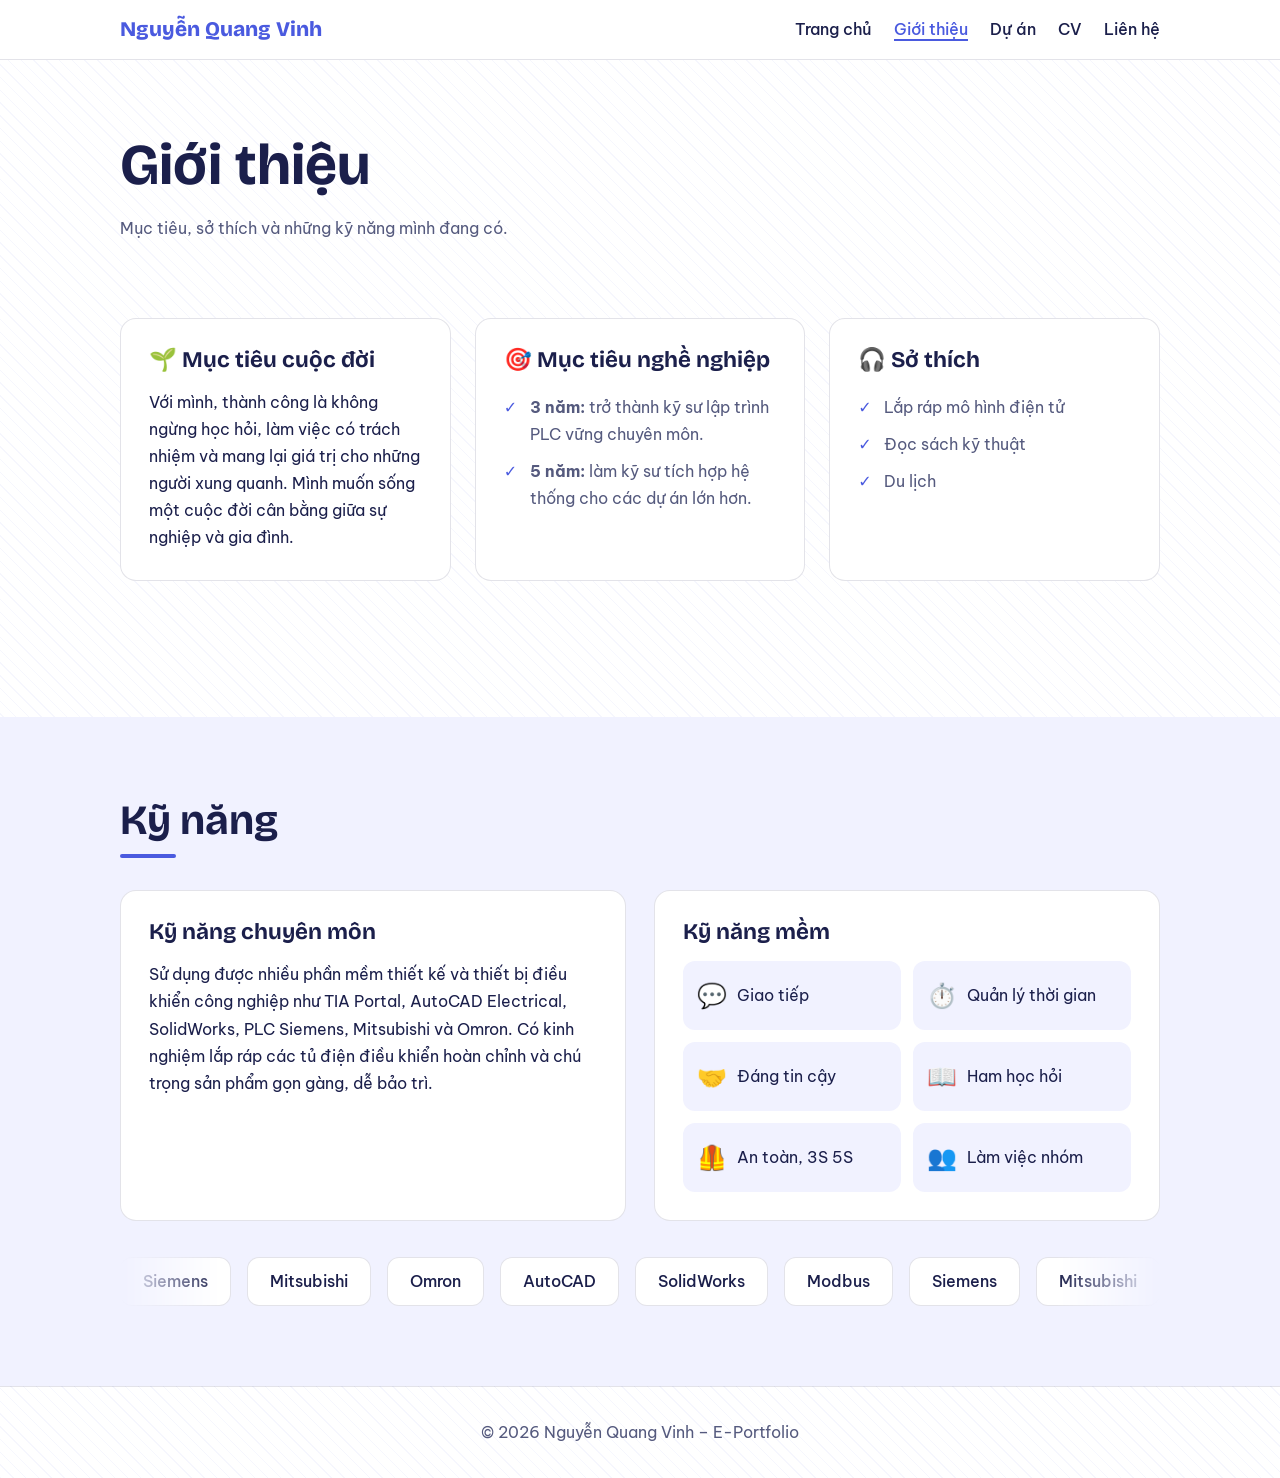
==== about.html @ e5f7f978 "Upload website without large video" ====
<!DOCTYPE html>
<html lang="vi">
<head>
  <meta charset="UTF-8">
  <meta name="viewport" content="width=device-width, initial-scale=1">
  <title>Giới thiệu – Nguyễn Quang Vinh</title>
  <link rel="icon" href="assets/favicon.svg">
  <link rel="preconnect" href="https://fonts.googleapis.com">
  <link rel="preconnect" href="https://fonts.gstatic.com" crossorigin>
  <link href="https://fonts.googleapis.com/css2?family=Be+Vietnam+Pro:wght@400;500;700&family=Bricolage+Grotesque:wght@700;800&display=swap" rel="stylesheet">
  <link rel="stylesheet" href="css/main.css">
</head>
<body>
  <div class="navbar">
    <nav class="container nav" aria-label="Menu chính">
      <a class="logo" href="index.html">Nguyễn Quang Vinh</a>
      <ul class="menu">
        <li><a href="index.html" >Trang chủ</a></li>
        <li><a href="about.html" aria-current="page">Giới thiệu</a></li>
        <li><a href="projects.html" >Dự án</a></li>
        <li><a href="cv.html" >CV</a></li>
        <li><a href="contact.html" >Liên hệ</a></li>
      </ul>
    </nav>
  </div>
  <main>
    <div class="container page-head"><h1>Giới thiệu</h1><p class="lead">Mục tiêu, sở thích và những kỹ năng mình đang có.</p></div>

    <section class="container" style="padding-top:24px">
      <div class="cards">
        <div class="panel"><h3>🌱 Mục tiêu cuộc đời</h3><p>Với mình, thành công là không ngừng học hỏi, làm việc có trách nhiệm và mang lại giá trị cho những người xung quanh. Mình muốn sống một cuộc đời cân bằng giữa sự nghiệp và gia đình.</p></div>
        <div class="panel"><h3>🎯 Mục tiêu nghề nghiệp</h3><ul class="checks"><li><b>3 năm:</b> trở thành kỹ sư lập trình PLC vững chuyên môn.</li><li><b>5 năm:</b> làm kỹ sư tích hợp hệ thống cho các dự án lớn hơn.</li></ul></div>
        <div class="panel"><h3>🎧 Sở thích</h3><ul class="checks"><li>Lắp ráp mô hình điện tử</li><li>Đọc sách kỹ thuật</li><li>Du lịch</li></ul></div>
      </div>
    </section>

    <section class="alt" style="margin-top:56px"><div class="container">
      <h2>Kỹ năng</h2>
      <div class="skills-grid">
        <div class="panel"><h3>Kỹ năng chuyên môn</h3>
          <p>Sử dụng được nhiều phần mềm thiết kế và thiết bị điều khiển công nghiệp như TIA Portal, AutoCAD Electrical, SolidWorks, PLC Siemens, Mitsubishi và Omron. Có kinh nghiệm lắp ráp các tủ điện điều khiển hoàn chỉnh và chú trọng sản phẩm gọn gàng, dễ bảo trì.</p>
        </div>
        <div class="panel"><h3>Kỹ năng mềm</h3>
          <ul class="soft">
            <li><span>💬</span>Giao tiếp</li><li><span>⏱️</span>Quản lý thời gian</li><li><span>🤝</span>Đáng tin cậy</li>
            <li><span>📖</span>Ham học hỏi</li><li><span>🦺</span>An toàn, 3S 5S</li><li><span>👥</span>Làm việc nhóm</li>
          </ul>
        </div>
      </div>
      <div class="marquee" aria-label="Công cụ sử dụng"><ul class="track">
        <li class="tool">Siemens</li><li class="tool">Mitsubishi</li><li class="tool">Omron</li><li class="tool">AutoCAD</li><li class="tool">SolidWorks</li><li class="tool">Modbus</li>
        <li class="tool" aria-hidden="true">Siemens</li><li class="tool" aria-hidden="true">Mitsubishi</li><li class="tool" aria-hidden="true">Omron</li><li class="tool" aria-hidden="true">AutoCAD</li><li class="tool" aria-hidden="true">SolidWorks</li><li class="tool" aria-hidden="true">Modbus</li>
      </ul></div>
    </div></section>
  </main>
  <footer><p>© 2026 Nguyễn Quang Vinh – E-Portfolio</p></footer>
</body>
</html>
---- css/main.css ----
/* main.css – nạp các file CSS theo thứ tự: màu → dùng chung → từng trang */
@import "theme.css";
@import "base.css";
@import "home.css";
@import "about.css";
@import "projects.css";
@import "cv.css";
@import "contact.css";
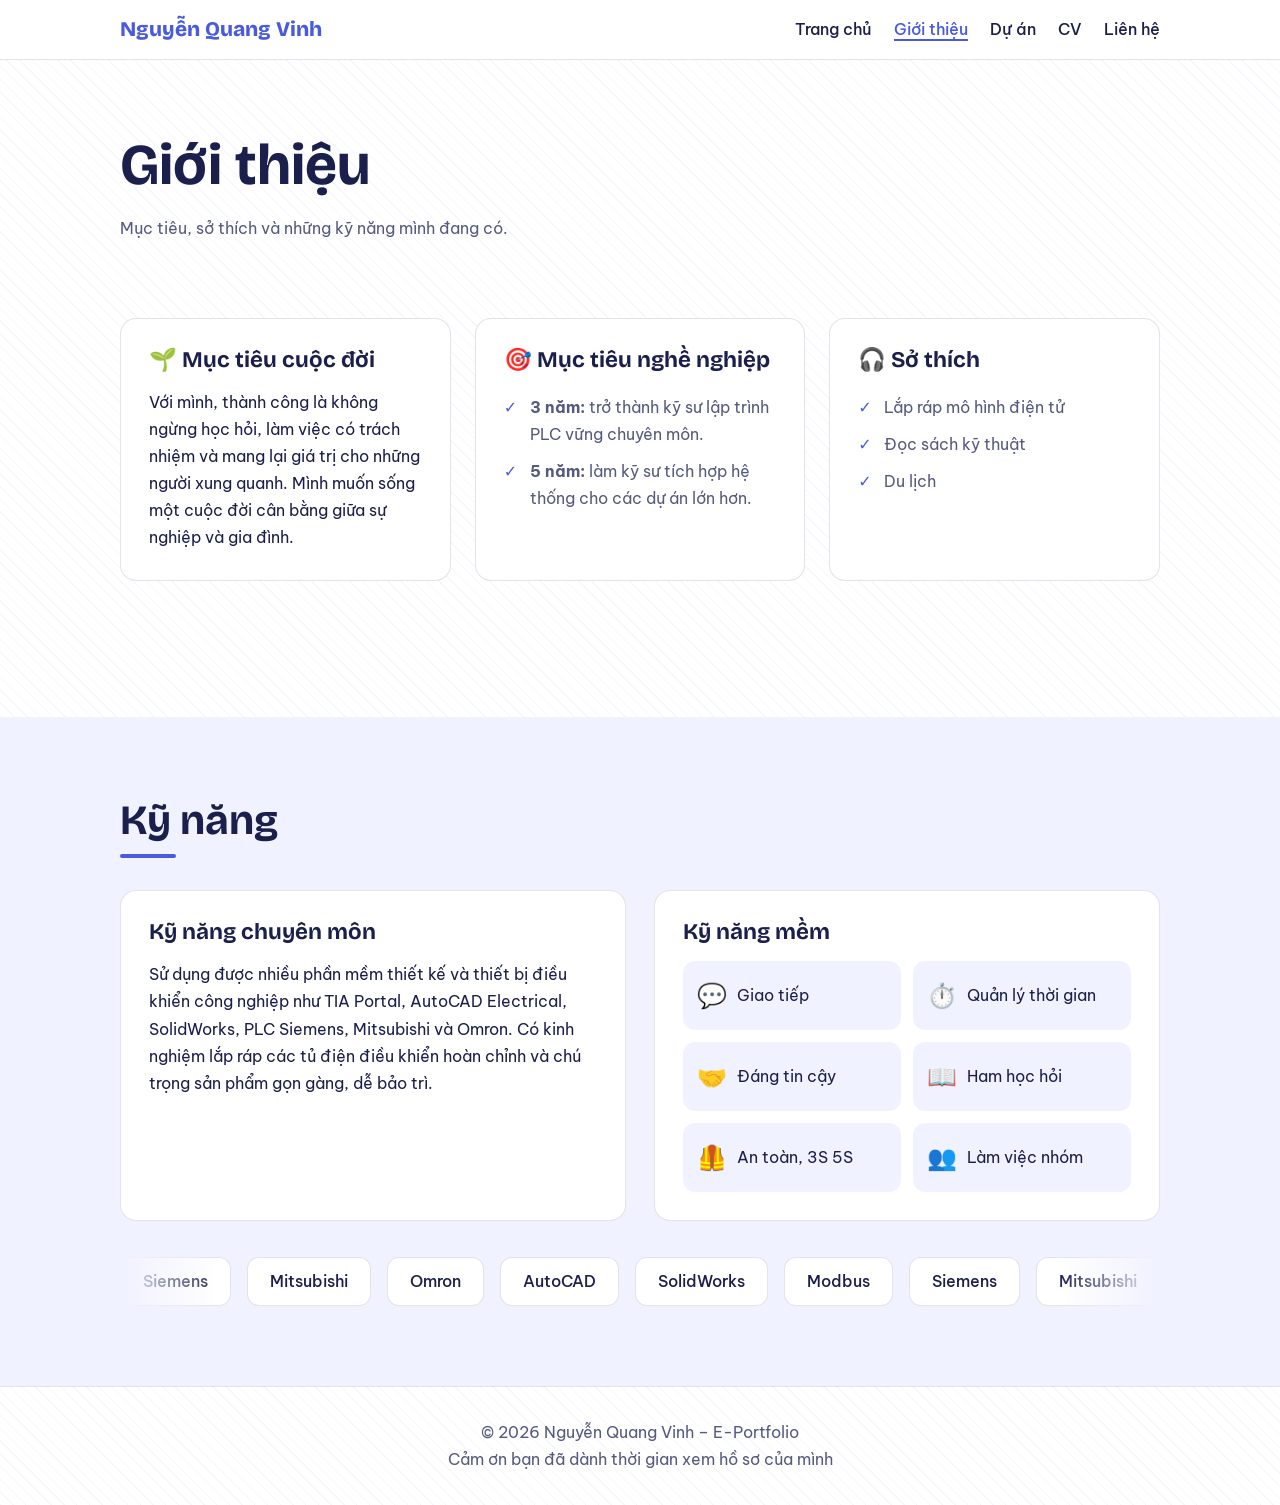
==== commit d02ad14a: "Update website" ====
--- a/about.html
+++ b/about.html
@@ -53,6 +53,6 @@
       </ul></div>
     </div></section>
   </main>
-  <footer><p>© 2026 Nguyễn Quang Vinh – E-Portfolio</p></footer>
+  <footer><p>© 2026 Nguyễn Quang Vinh – E-Portfolio</p><p>Cảm ơn bạn đã dành thời gian xem hồ sơ của mình</p></footer>
 </body>
 </html>
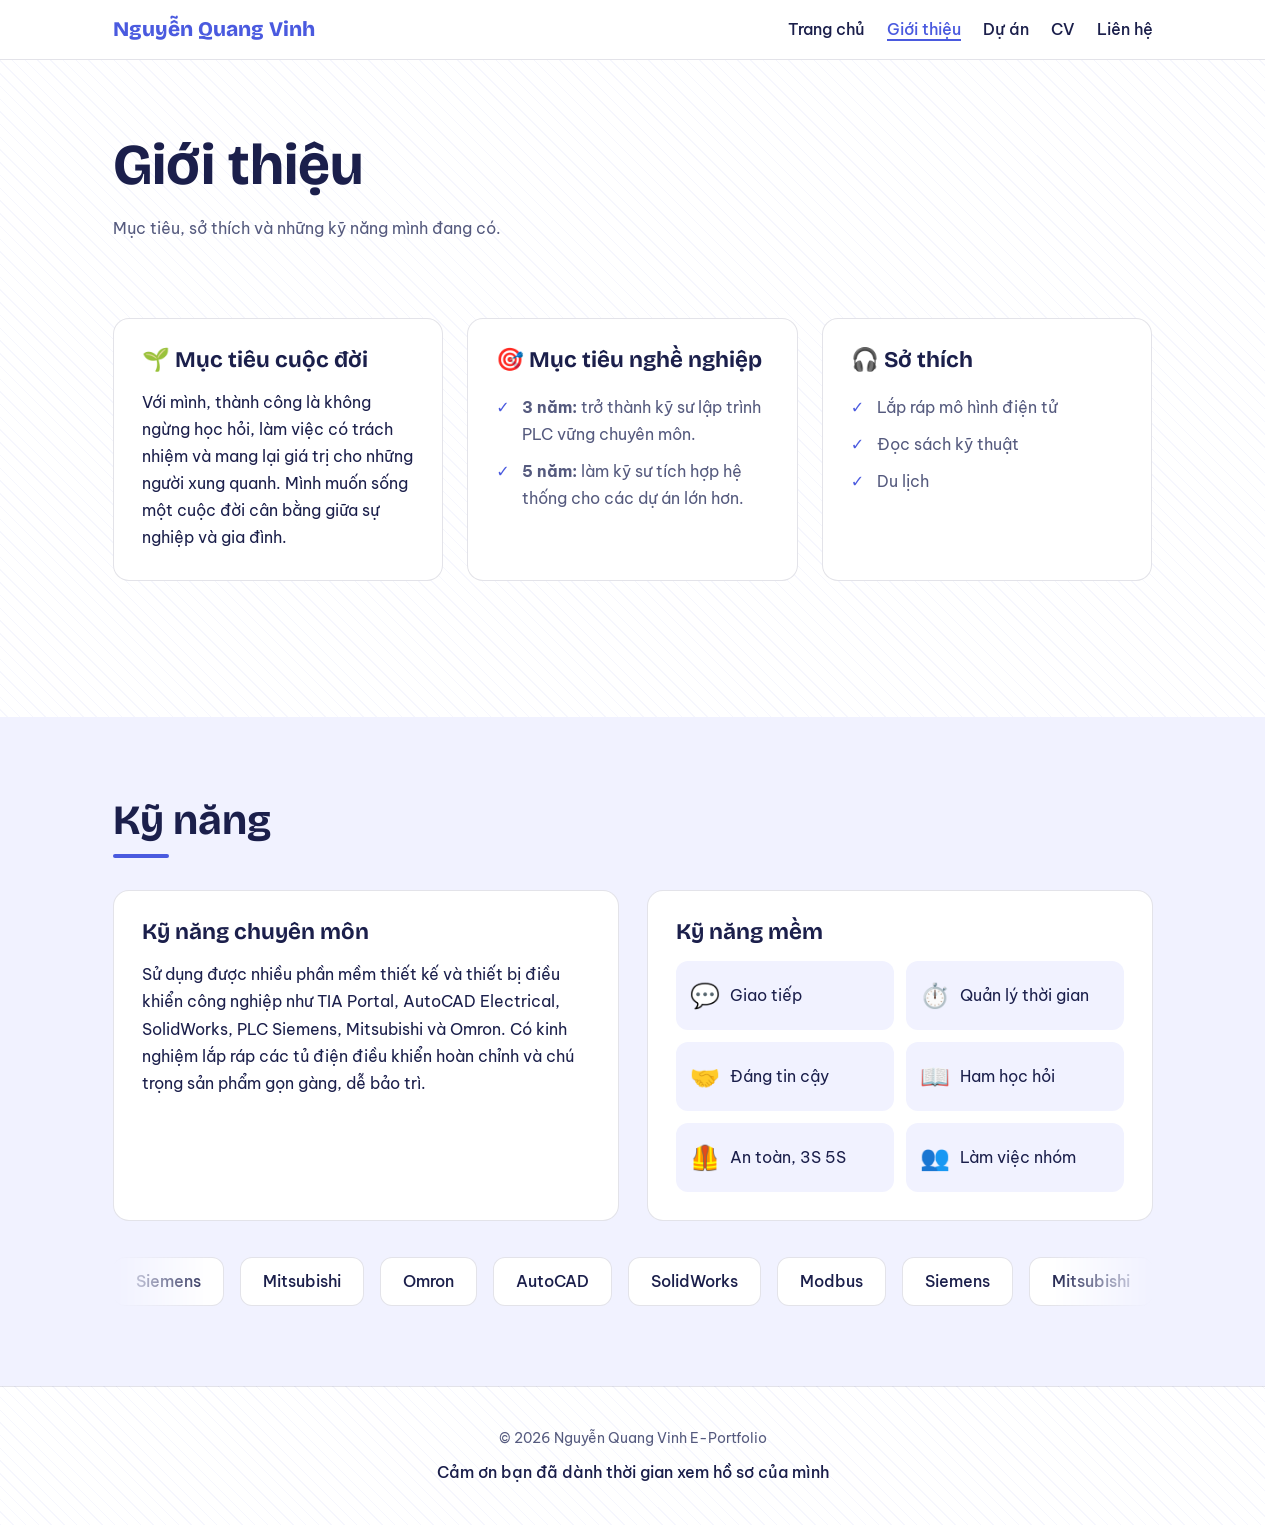
==== commit bc727080: "Update website" ====
--- a/about.html
+++ b/about.html
@@ -53,6 +53,6 @@
       </ul></div>
     </div></section>
   </main>
-  <footer><p>© 2026 Nguyễn Quang Vinh – E-Portfolio</p><p>Cảm ơn bạn đã dành thời gian xem hồ sơ của mình</p></footer>
+  <footer><p>© 2026 Nguyễn Quang Vinh E-Portfolio</p><p>Cảm ơn bạn đã dành thời gian xem hồ sơ của mình</p></footer>
 </body>
 </html>
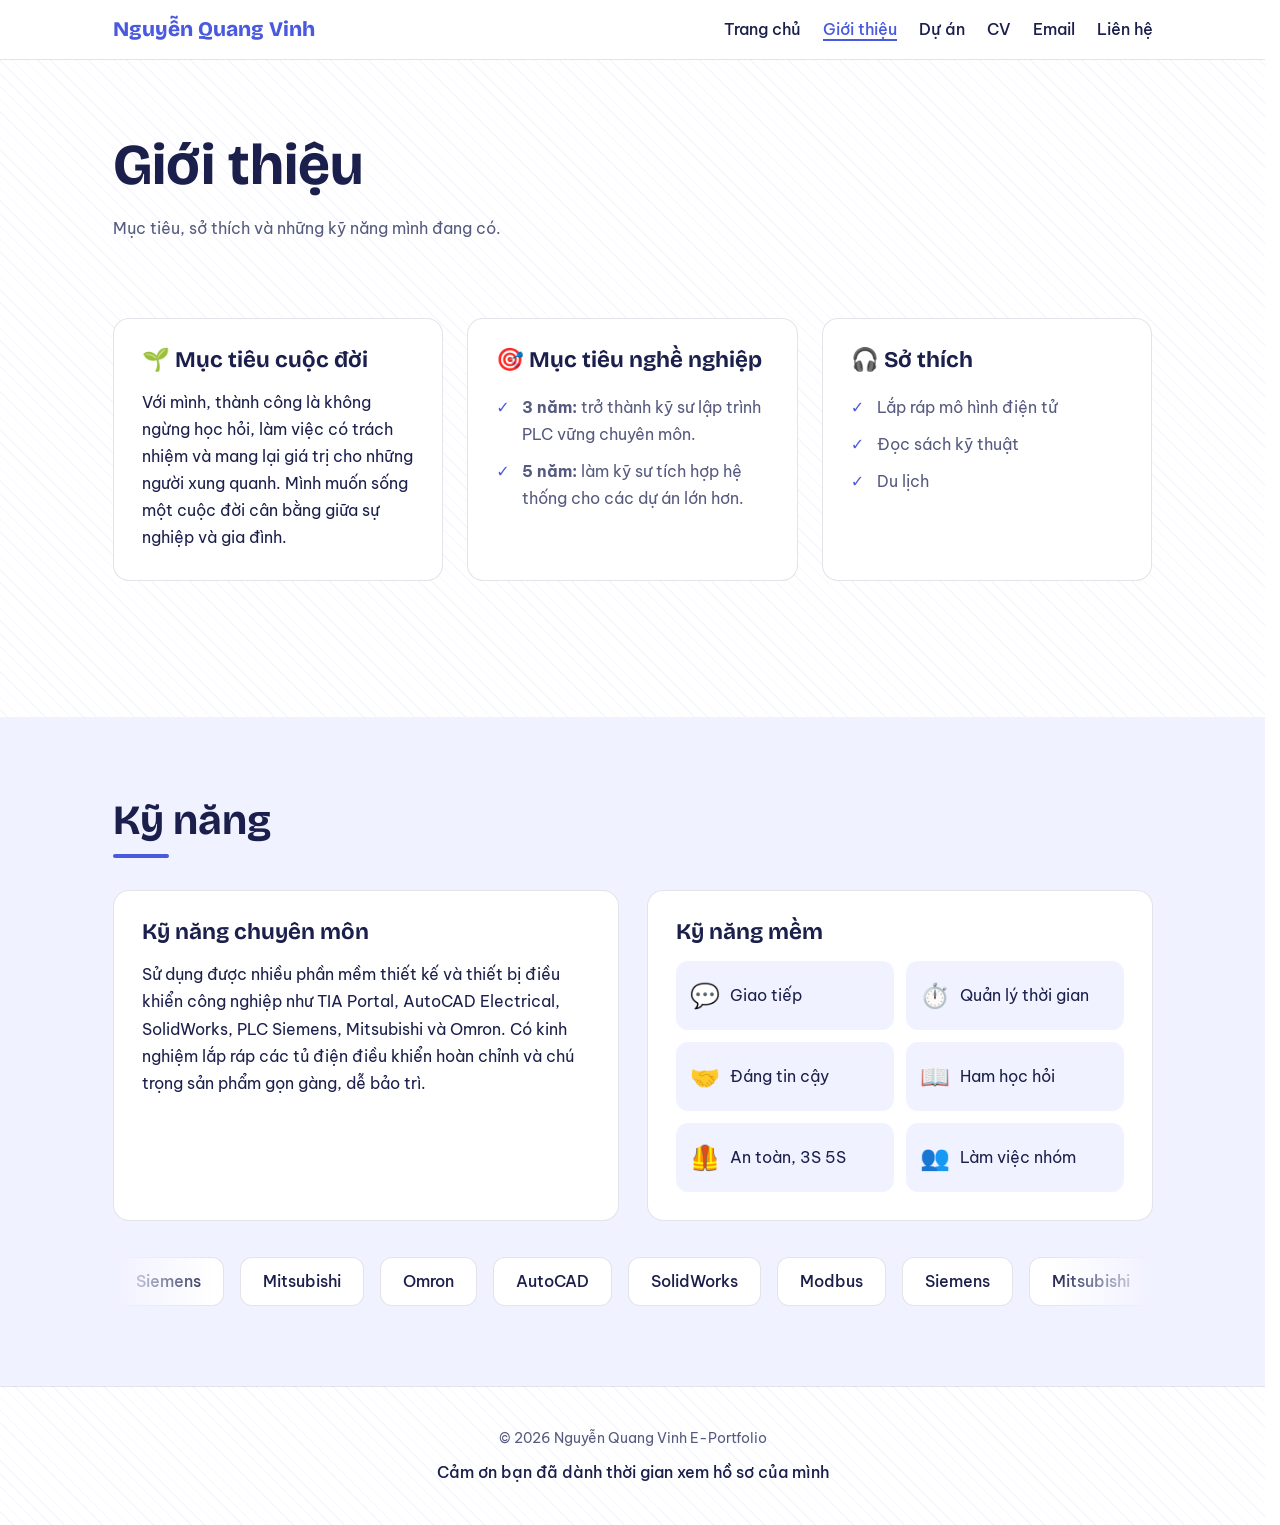
==== commit 6c26559a: "Update website" ====
--- a/about.html
+++ b/about.html
@@ -19,6 +19,7 @@
         <li><a href="about.html" aria-current="page">Giới thiệu</a></li>
         <li><a href="projects.html" >Dự án</a></li>
         <li><a href="cv.html" >CV</a></li>
+        <li><a href="email.html" >Email</a></li>
         <li><a href="contact.html" >Liên hệ</a></li>
       </ul>
     </nav>
--- a/css/main.css
+++ b/css/main.css
@@ -5,4 +5,5 @@
 @import "about.css";
 @import "projects.css";
 @import "cv.css";
+@import "email.css";
 @import "contact.css";
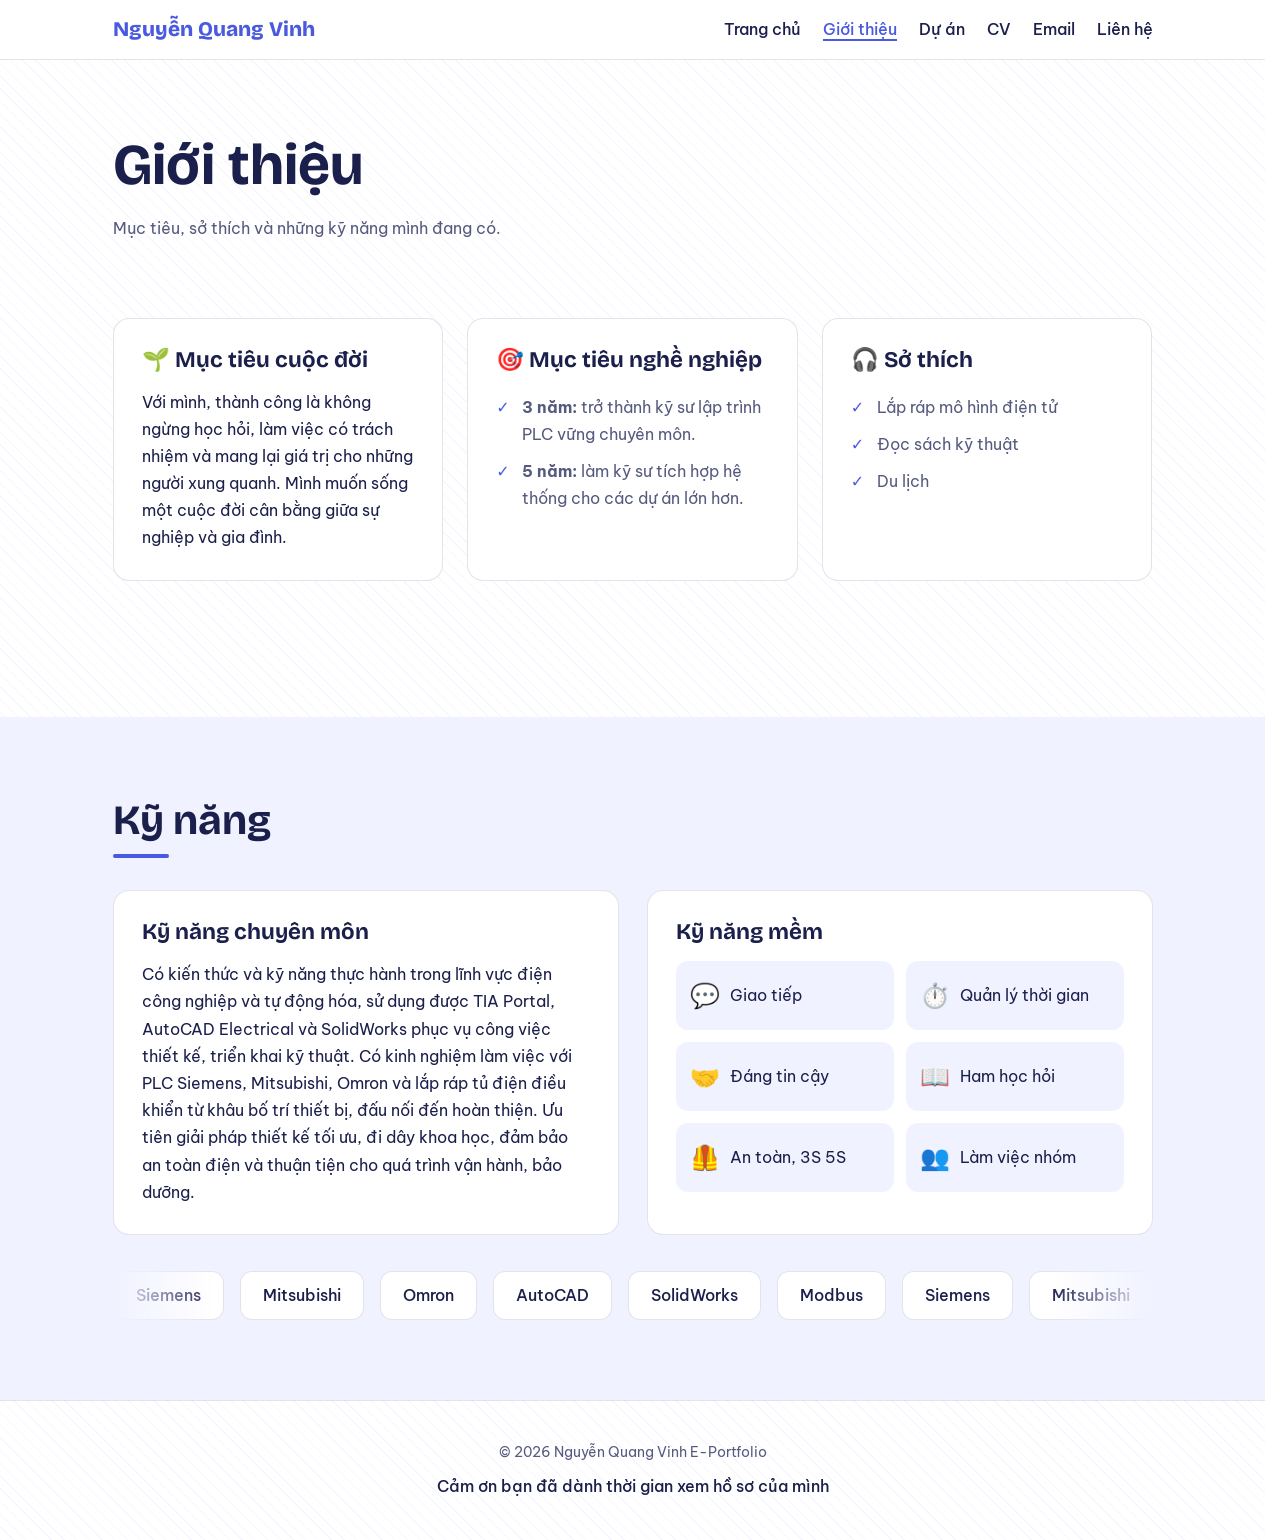
==== commit 8bb35164: "Update about" ====
--- a/about.html
+++ b/about.html
@@ -39,7 +39,7 @@
       <h2>Kỹ năng</h2>
       <div class="skills-grid">
         <div class="panel"><h3>Kỹ năng chuyên môn</h3>
-          <p>Sử dụng được nhiều phần mềm thiết kế và thiết bị điều khiển công nghiệp như TIA Portal, AutoCAD Electrical, SolidWorks, PLC Siemens, Mitsubishi và Omron. Có kinh nghiệm lắp ráp các tủ điện điều khiển hoàn chỉnh và chú trọng sản phẩm gọn gàng, dễ bảo trì.</p>
+          <p>Có kiến thức và kỹ năng thực hành trong lĩnh vực điện công nghiệp và tự động hóa, sử dụng được TIA Portal, AutoCAD Electrical và SolidWorks phục vụ công việc thiết kế, triển khai kỹ thuật. Có kinh nghiệm làm việc với PLC Siemens, Mitsubishi, Omron và lắp ráp tủ điện điều khiển từ khâu bố trí thiết bị, đấu nối đến hoàn thiện. Ưu tiên giải pháp thiết kế tối ưu, đi dây khoa học, đảm bảo an toàn điện và thuận tiện cho quá trình vận hành, bảo dưỡng.</p>
         </div>
         <div class="panel"><h3>Kỹ năng mềm</h3>
           <ul class="soft">
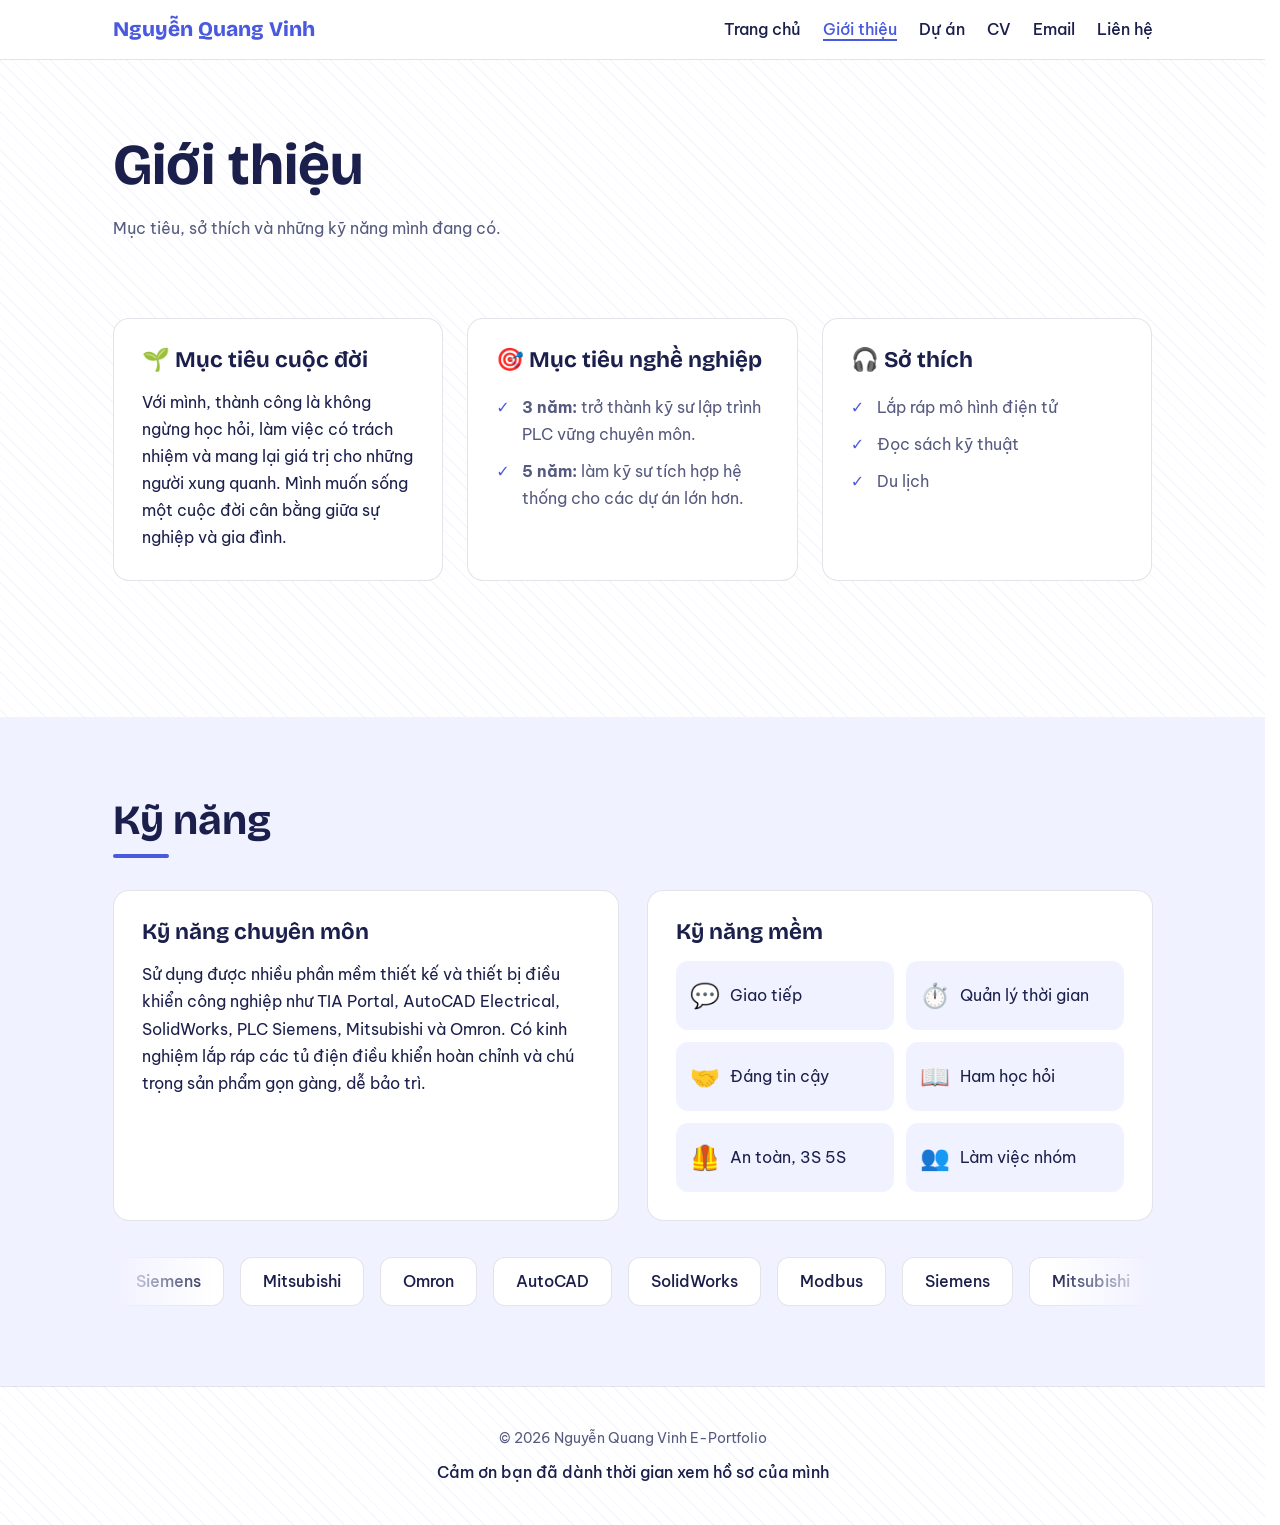
==== commit a820acf4: "Update about" ====
--- a/about.html
+++ b/about.html
@@ -39,7 +39,7 @@
       <h2>Kỹ năng</h2>
       <div class="skills-grid">
         <div class="panel"><h3>Kỹ năng chuyên môn</h3>
-          <p>Có kiến thức và kỹ năng thực hành trong lĩnh vực điện công nghiệp và tự động hóa, sử dụng được TIA Portal, AutoCAD Electrical và SolidWorks phục vụ công việc thiết kế, triển khai kỹ thuật. Có kinh nghiệm làm việc với PLC Siemens, Mitsubishi, Omron và lắp ráp tủ điện điều khiển từ khâu bố trí thiết bị, đấu nối đến hoàn thiện. Ưu tiên giải pháp thiết kế tối ưu, đi dây khoa học, đảm bảo an toàn điện và thuận tiện cho quá trình vận hành, bảo dưỡng.</p>
+          <p>Sử dụng được nhiều phần mềm thiết kế và thiết bị điều khiển công nghiệp như TIA Portal, AutoCAD Electrical, SolidWorks, PLC Siemens, Mitsubishi và Omron. Có kinh nghiệm lắp ráp các tủ điện điều khiển hoàn chỉnh và chú trọng sản phẩm gọn gàng, dễ bảo trì.</p>
         </div>
         <div class="panel"><h3>Kỹ năng mềm</h3>
           <ul class="soft">
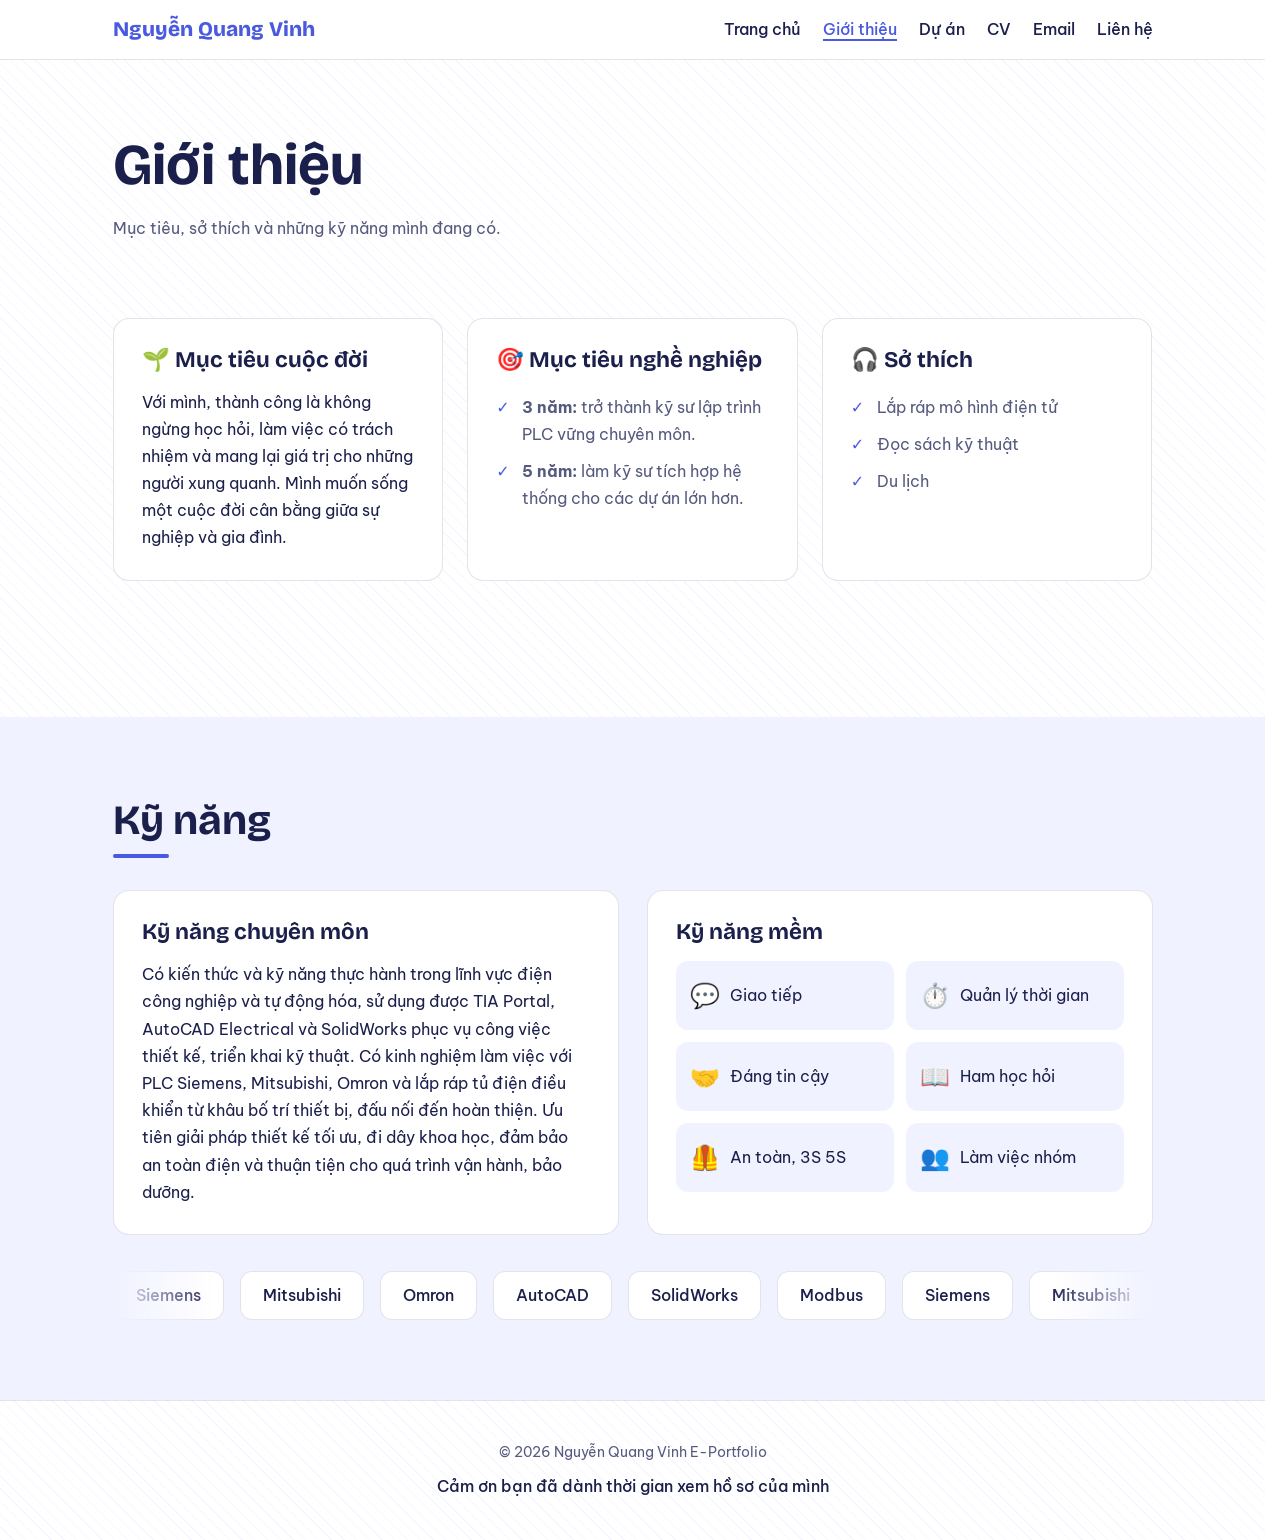
==== commit 5d522e80: "Update website" ====
--- a/about.html
+++ b/about.html
@@ -39,7 +39,7 @@
       <h2>Kỹ năng</h2>
       <div class="skills-grid">
         <div class="panel"><h3>Kỹ năng chuyên môn</h3>
-          <p>Sử dụng được nhiều phần mềm thiết kế và thiết bị điều khiển công nghiệp như TIA Portal, AutoCAD Electrical, SolidWorks, PLC Siemens, Mitsubishi và Omron. Có kinh nghiệm lắp ráp các tủ điện điều khiển hoàn chỉnh và chú trọng sản phẩm gọn gàng, dễ bảo trì.</p>
+          <p>Có kiến thức và kỹ năng thực hành trong lĩnh vực điện công nghiệp và tự động hóa, sử dụng được TIA Portal, AutoCAD Electrical và SolidWorks phục vụ công việc thiết kế, triển khai kỹ thuật. Có kinh nghiệm làm việc với PLC Siemens, Mitsubishi, Omron và lắp ráp tủ điện điều khiển từ khâu bố trí thiết bị, đấu nối đến hoàn thiện. Ưu tiên giải pháp thiết kế tối ưu, đi dây khoa học, đảm bảo an toàn điện và thuận tiện cho quá trình vận hành, bảo dưỡng.</p>
         </div>
         <div class="panel"><h3>Kỹ năng mềm</h3>
           <ul class="soft">
@@ -50,7 +50,7 @@
       </div>
       <div class="marquee" aria-label="Công cụ sử dụng"><ul class="track">
         <li class="tool">Siemens</li><li class="tool">Mitsubishi</li><li class="tool">Omron</li><li class="tool">AutoCAD</li><li class="tool">SolidWorks</li><li class="tool">Modbus</li>
-        <li class="tool" aria-hidden="true">Siemens</li><li class="tool" aria-hidden="true">Mitsubishi</li><li class="tool" aria-hidden="true">Omron</li><li class="tool" aria-hidden="true">AutoCAD</li><li class="tool" aria-hidden="true">SolidWorks</li><li class="tool" aria-hidden="true">Modbus</li>
+        <li class="tool" aria-hidden="true">Siemens</li><li class="tool" aria-hidden="true">Mitsubishi</li><li class="tool" aria-hidden="true">Omron</li><li class="tool" aria-hidden="true">AutoCAD</li><li class="tool" aria-hidden="true">SolidWorks</li>
       </ul></div>
     </div></section>
   </main>
